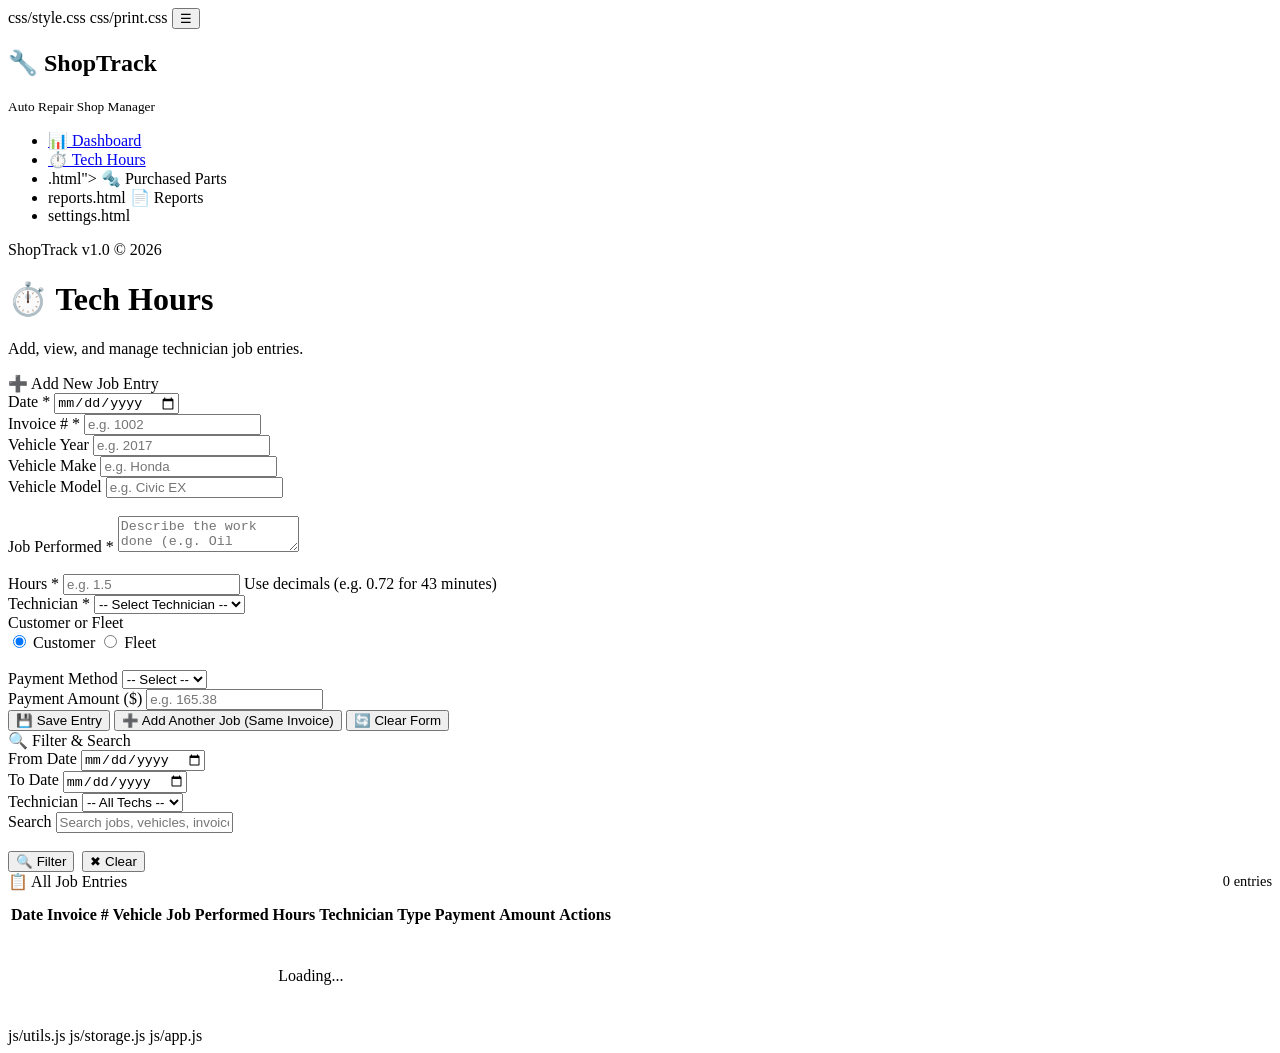
==== jobs.html @ 9904b6c0 "Initial commit - ShopTrack v1.0" ====
<!DOCTYPE html>
<html lang="en">
<head>
  <meta charset="UTF-8">
  <meta name="viewport" content="width=device-width, initial-scale=1.0">
  <title>ShopTrack — Tech Hours</title>
  css/style.css
  css/print.css
</head>
<body>

  <!-- ============================================================
       SIDEBAR NAVIGATION
       ============================================================ -->
  <button class="sidebar-toggle" onclick="toggleSidebar()">☰</button>

  <nav class="sidebar">
    <div class="sidebar-brand">
      <h2>🔧 ShopTrack</h2>
      <small>Auto Repair Shop Manager</small>
    </div>

    <ul class="sidebar-nav">
      <li><a href="index.html">
        <span class="nav-icon">📊</span> Dashboard
      </a></li>
      <li><a href="jobs.html" class="active">
        <span class="nav-icon">⏱️</span> Tech Hours
      </a></li>
      <li>.html">
        <span class="nav-icon">🔩</span> Purchased Parts
      </a></li>
      <li>reports.html
        <span class="nav-icon">📄</span> Reports
      </a></li>
      <li>settings.html</li>
    </ul>

    <div class="sidebar-footer">
      ShopTrack v1.0 &copy; 2026
    </div>
  </nav>

  <!-- ============================================================
       MAIN CONTENT — Tech Hours
       ============================================================ -->
  <main class="main">

    <!-- Page Header -->
    <div class="page-header">
      <div>
        <h1>⏱️ Tech Hours</h1>
        <p>Add, view, and manage technician job entries.</p>
      </div>
    </div>

    <!-- ========================================================
         JOB ENTRY FORM
         ======================================================== -->
    <div class="panel">
      <div class="panel-title" id="form-title">➕ Add New Job Entry</div>

      <form id="job-form">

        <!-- Row 1: Date, Invoice #, Vehicle Year/Make/Model -->
        <div class="form-grid">

          <div class="form-group">
            <label for="job-date">Date <span class="req">*</span></label>
            <input type="date" id="job-date" name="date" required>
          </div>

          <div class="form-group">
            <label for="job-invoice">Invoice # <span class="req">*</span></label>
            <input type="text" id="job-invoice" name="invoiceNum" placeholder="e.g. 1002" required>
          </div>

          <div class="form-group">
            <label for="job-vehicle-year">Vehicle Year</label>
            <input type="text" id="job-vehicle-year" name="vehicleYear" placeholder="e.g. 2017">
          </div>

          <div class="form-group">
            <label for="job-vehicle-make">Vehicle Make</label>
            <input type="text" id="job-vehicle-make" name="vehicleMake" placeholder="e.g. Honda">
          </div>

          <div class="form-group">
            <label for="job-vehicle-model">Vehicle Model</label>
            <input type="text" id="job-vehicle-model" name="vehicleModel" placeholder="e.g. Civic EX">
          </div>

        </div>

        <!-- Row 2: Job Performed (full width) -->
        <div class="form-grid" style="margin-top: 18px;">

          <div class="form-group" style="grid-column: 1 / -1;">
            <label for="job-performed">Job Performed <span class="req">*</span></label>
            <textarea id="job-performed" name="jobPerformed" placeholder="Describe the work done (e.g. Oil change, brake pads R&R, diagnostics...)" required></textarea>
          </div>

        </div>

        <!-- Row 3: Hours, Technician, Customer/Fleet -->
        <div class="form-grid" style="margin-top: 18px;">

          <div class="form-group">
            <label for="job-hours">Hours <span class="req">*</span></label>
            <input type="number" id="job-hours" name="hours" step="0.01" min="0.01" placeholder="e.g. 1.5" required>
            <span class="help-text">Use decimals (e.g. 0.72 for 43 minutes)</span>
          </div>

          <div class="form-group">
            <label for="job-tech">Technician <span class="req">*</span></label>
            <select id="job-tech" name="techName" class="tech-dropdown" required>
              <option value="">-- Select Technician --</option>
            </select>
          </div>

          <div class="form-group">
            <label>Customer or Fleet</label>
            <div class="toggle-group">
              <input type="radio" id="cust-customer" name="custType" value="Customer" checked>
              <label for="cust-customer">Customer</label>
              <input type="radio" id="cust-fleet" name="custType" value="Fleet">
              <label for="cust-fleet">Fleet</label>
            </div>
          </div>

        </div>

        <!-- Row 4: Payment Method, Payment Amount -->
        <div class="form-grid" style="margin-top: 18px;">

          <div class="form-group">
            <label for="job-payment-method">Payment Method</label>
            <select id="job-payment-method" name="paymentMethod">
              <option value="">-- Select --</option>
              <option value="Debit">Debit</option>
              <option value="Cash">Cash</option>
            </select>
          </div>

          <div class="form-group">
            <label for="job-payment-amount">Payment Amount ($)</label>
            <input type="number" id="job-payment-amount" name="paymentAmount" step="0.01" min="0" placeholder="e.g. 165.38">
          </div>

        </div>

        <!-- Form Action Buttons -->
        <div class="form-actions">
          <button type="submit" class="btn btn-primary btn-lg" id="btn-submit-job">💾 Save Entry</button>
          <button type="button" class="btn btn-info" onclick="addAnotherJob()">➕ Add Another Job (Same Invoice)</button>
          <button type="button" class="btn btn-secondary" onclick="clearJobForm()">🔄 Clear Form</button>
        </div>

      </form>
    </div>

    <!-- ========================================================
         FILTERS & SEARCH BAR
         ======================================================== -->
    <div class="panel">
      <div class="panel-title">🔍 Filter & Search</div>

      <div class="filters">

        <div class="form-group">
          <label for="filter-start">From Date</label>
          <input type="date" id="filter-start">
        </div>

        <div class="form-group">
          <label for="filter-end">To Date</label>
          <input type="date" id="filter-end">
        </div>

        <div class="form-group">
          <label for="filter-tech">Technician</label>
          <select id="filter-tech" class="tech-dropdown">
            <option value="">-- All Techs --</option>
          </select>
        </div>

        <div class="form-group" style="flex:1; min-width:200px;">
          <label for="job-search">Search</label>
          <input type="text" id="job-search" placeholder="Search jobs, vehicles, invoice #...">
        </div>

        <div class="form-group" style="flex:0;">
          <label>&nbsp;</label>
          <div style="display:flex; gap:8px;">
            <button type="button" class="btn btn-primary btn-sm" id="btn-filter-jobs">🔍 Filter</button>
            <button type="button" class="btn btn-secondary btn-sm" id="btn-clear-filter">✖ Clear</button>
          </div>
        </div>

      </div>
    </div>

    <!-- ========================================================
         JOBS DATA TABLE
         ======================================================== -->
    <div class="panel">
      <div style="display:flex; justify-content:space-between; align-items:center; margin-bottom:12px; flex-wrap:wrap; gap:10px;">
        <div class="panel-title" style="margin-bottom:0; border-bottom:none; padding-bottom:0;">📋 All Job Entries</div>
        <span style="color:var(--gray); font-size:0.9rem;" id="jobs-count">0 entries</span>
      </div>

      <div class="table-wrapper">
        <table>
          <thead>
            <tr>
              <th>Date</th>
              <th>Invoice #</th>
              <th>Vehicle</th>
              <th>Job Performed</th>
              <th style="text-align:right">Hours</th>
              <th>Technician</th>
              <th>Type</th>
              <th>Payment</th>
              <th style="text-align:right">Amount</th>
              <th style="text-align:center">Actions</th>
            </tr>
          </thead>
          <tbody id="jobs-tbody">
            <!-- Filled by jobs.js renderJobsTable() -->
            <tr>
              <td colspan="10" style="text-align:center; padding:40px; color:var(--gray);">
                Loading...
              </td>
            </tr>
          </tbody>
        </table>
      </div>
    </div>

  </main>

  <!-- ============================================================
       SCRIPTS
       ============================================================ -->
  js/utils.js
  js/storage.js
  js/app.js
  <script src="js/jobs.js"></script>

</body>
</html>
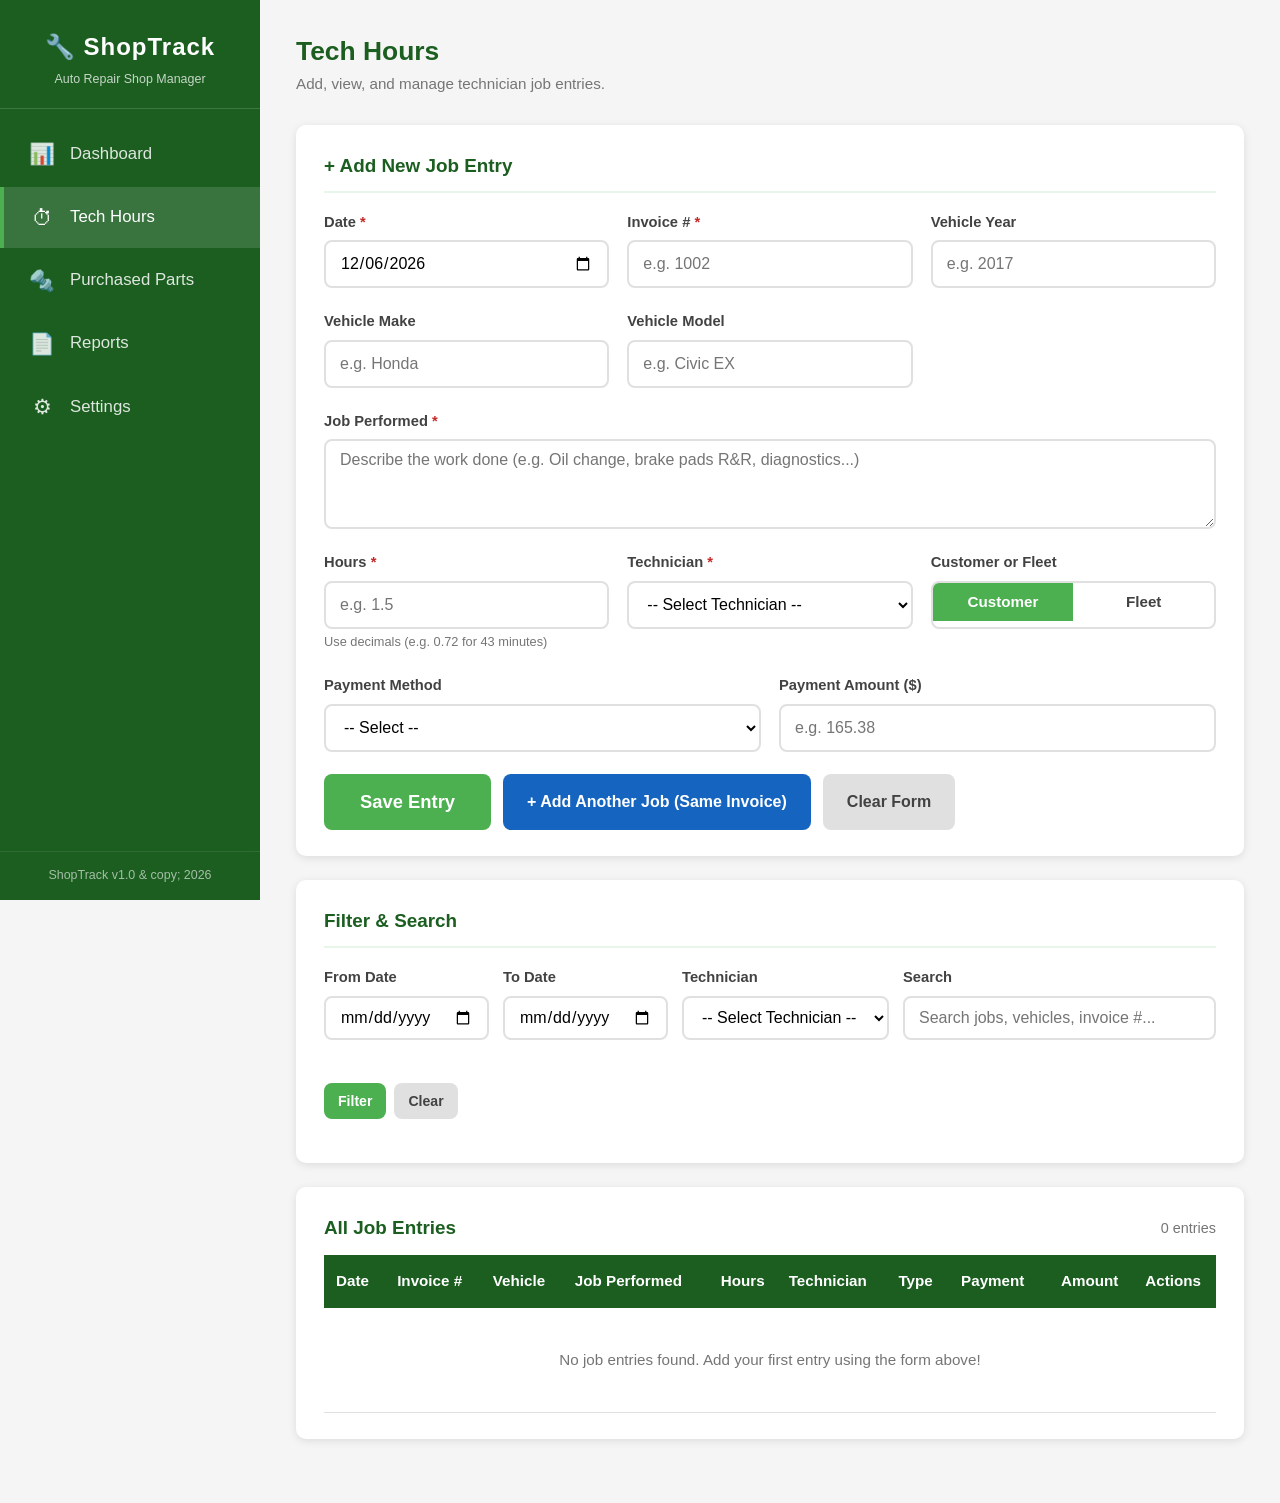
==== commit e89882d1: "Fix HTML files - proper link and script tags" ====
--- a/jobs.html
+++ b/jobs.html
@@ -3,121 +3,93 @@
 <head>
   <meta charset="UTF-8">
   <meta name="viewport" content="width=device-width, initial-scale=1.0">
-  <title>ShopTrack — Tech Hours</title>
-  css/style.css
-  css/print.css
+  <title>ShopTrack - Tech Hours</title>
+  <link rel="stylesheet" href="css/style.css">
+  <link rel="stylesheet" href="css/print.css">
 </head>
 <body>
-
-  <!-- ============================================================
-       SIDEBAR NAVIGATION
-       ============================================================ -->
-  <button class="sidebar-toggle" onclick="toggleSidebar()">☰</button>
+  <button class="sidebar-toggle" onclick="toggleSidebar()">&#9776;</button>
 
   <nav class="sidebar">
     <div class="sidebar-brand">
-      <h2>🔧 ShopTrack</h2>
+      <h2>&#128295; ShopTrack</h2>
       <small>Auto Repair Shop Manager</small>
     </div>
-
     <ul class="sidebar-nav">
       <li><a href="index.html">
-        <span class="nav-icon">📊</span> Dashboard
+        <span class="nav-icon">&#128202;</span> Dashboard
       </a></li>
       <li><a href="jobs.html" class="active">
-        <span class="nav-icon">⏱️</span> Tech Hours
+        <span class="nav-icon">&#9201;</span> Tech Hours
       </a></li>
-      <li>.html">
-        <span class="nav-icon">🔩</span> Purchased Parts
+      <li><a href="parts.html">
+        <span class="nav-icon">&#128297;</span> Purchased Parts
       </a></li>
-      <li>reports.html
-        <span class="nav-icon">📄</span> Reports
+      <li><a href="reports.html">
+        <span class="nav-icon">&#128196;</span> Reports
       </a></li>
-      <li>settings.html</li>
+      <li><a href="settings.html">
+        <span class="nav-icon">&#9881;</span> Settings
+      </a></li>
     </ul>
-
     <div class="sidebar-footer">
-      ShopTrack v1.0 &copy; 2026
+      ShopTrack v1.0 &amp; copy; 2026
     </div>
   </nav>
 
-  <!-- ============================================================
-       MAIN CONTENT — Tech Hours
-       ============================================================ -->
   <main class="main">
-
-    <!-- Page Header -->
     <div class="page-header">
       <div>
-        <h1>⏱️ Tech Hours</h1>
+        <h1>Tech Hours</h1>
         <p>Add, view, and manage technician job entries.</p>
       </div>
     </div>
 
-    <!-- ========================================================
-         JOB ENTRY FORM
-         ======================================================== -->
     <div class="panel">
-      <div class="panel-title" id="form-title">➕ Add New Job Entry</div>
-
+      <div class="panel-title" id="form-title">+ Add New Job Entry</div>
       <form id="job-form">
-
-        <!-- Row 1: Date, Invoice #, Vehicle Year/Make/Model -->
         <div class="form-grid">
-
           <div class="form-group">
             <label for="job-date">Date <span class="req">*</span></label>
             <input type="date" id="job-date" name="date" required>
           </div>
-
           <div class="form-group">
             <label for="job-invoice">Invoice # <span class="req">*</span></label>
             <input type="text" id="job-invoice" name="invoiceNum" placeholder="e.g. 1002" required>
           </div>
-
           <div class="form-group">
             <label for="job-vehicle-year">Vehicle Year</label>
             <input type="text" id="job-vehicle-year" name="vehicleYear" placeholder="e.g. 2017">
           </div>
-
           <div class="form-group">
             <label for="job-vehicle-make">Vehicle Make</label>
             <input type="text" id="job-vehicle-make" name="vehicleMake" placeholder="e.g. Honda">
           </div>
-
           <div class="form-group">
             <label for="job-vehicle-model">Vehicle Model</label>
             <input type="text" id="job-vehicle-model" name="vehicleModel" placeholder="e.g. Civic EX">
           </div>
-
         </div>
 
-        <!-- Row 2: Job Performed (full width) -->
-        <div class="form-grid" style="margin-top: 18px;">
-
-          <div class="form-group" style="grid-column: 1 / -1;">
+        <div class="form-grid" style="margin-top:18px;">
+          <div class="form-group" style="grid-column:1/-1;">
             <label for="job-performed">Job Performed <span class="req">*</span></label>
-            <textarea id="job-performed" name="jobPerformed" placeholder="Describe the work done (e.g. Oil change, brake pads R&R, diagnostics...)" required></textarea>
+            <textarea id="job-performed" name="jobPerformed" placeholder="Describe the work done (e.g. Oil change, brake pads R&amp;R, diagnostics...)" required></textarea>
           </div>
-
         </div>
 
-        <!-- Row 3: Hours, Technician, Customer/Fleet -->
-        <div class="form-grid" style="margin-top: 18px;">
-
+        <div class="form-grid" style="margin-top:18px;">
           <div class="form-group">
             <label for="job-hours">Hours <span class="req">*</span></label>
             <input type="number" id="job-hours" name="hours" step="0.01" min="0.01" placeholder="e.g. 1.5" required>
             <span class="help-text">Use decimals (e.g. 0.72 for 43 minutes)</span>
           </div>
-
           <div class="form-group">
             <label for="job-tech">Technician <span class="req">*</span></label>
             <select id="job-tech" name="techName" class="tech-dropdown" required>
               <option value="">-- Select Technician --</option>
             </select>
           </div>
-
           <div class="form-group">
             <label>Customer or Fleet</label>
             <div class="toggle-group">
@@ -127,12 +99,9 @@
               <label for="cust-fleet">Fleet</label>
             </div>
           </div>
-
         </div>
 
-        <!-- Row 4: Payment Method, Payment Amount -->
-        <div class="form-grid" style="margin-top: 18px;">
-
+        <div class="form-grid" style="margin-top:18px;">
           <div class="form-group">
             <label for="job-payment-method">Payment Method</label>
             <select id="job-payment-method" name="paymentMethod">
@@ -141,110 +110,76 @@
               <option value="Cash">Cash</option>
             </select>
           </div>
-
           <div class="form-group">
             <label for="job-payment-amount">Payment Amount ($)</label>
             <input type="number" id="job-payment-amount" name="paymentAmount" step="0.01" min="0" placeholder="e.g. 165.38">
           </div>
-
         </div>
 
-        <!-- Form Action Buttons -->
         <div class="form-actions">
-          <button type="submit" class="btn btn-primary btn-lg" id="btn-submit-job">💾 Save Entry</button>
-          <button type="button" class="btn btn-info" onclick="addAnotherJob()">➕ Add Another Job (Same Invoice)</button>
-          <button type="button" class="btn btn-secondary" onclick="clearJobForm()">🔄 Clear Form</button>
+          <button type="submit" class="btn btn-primary btn-lg" id="btn-submit-job">Save Entry</button>
+          <button type="button" class="btn btn-info" onclick="addAnotherJob()">+ Add Another Job (Same Invoice)</button>
+          <button type="button" class="btn btn-secondary" onclick="clearJobForm()">Clear Form</button>
         </div>
-
       </form>
     </div>
 
-    <!-- ========================================================
-         FILTERS & SEARCH BAR
-         ======================================================== -->
     <div class="panel">
-      <div class="panel-title">🔍 Filter & Search</div>
-
+      <div class="panel-title">Filter &amp; Search</div>
       <div class="filters">
-
         <div class="form-group">
           <label for="filter-start">From Date</label>
           <input type="date" id="filter-start">
         </div>
-
         <div class="form-group">
           <label for="filter-end">To Date</label>
           <input type="date" id="filter-end">
         </div>
-
         <div class="form-group">
           <label for="filter-tech">Technician</label>
           <select id="filter-tech" class="tech-dropdown">
             <option value="">-- All Techs --</option>
           </select>
         </div>
-
-        <div class="form-group" style="flex:1; min-width:200px;">
+        <div class="form-group" style="flex:1;min-width:200px;">
           <label for="job-search">Search</label>
           <input type="text" id="job-search" placeholder="Search jobs, vehicles, invoice #...">
         </div>
-
         <div class="form-group" style="flex:0;">
           <label>&nbsp;</label>
-          <div style="display:flex; gap:8px;">
-            <button type="button" class="btn btn-primary btn-sm" id="btn-filter-jobs">🔍 Filter</button>
-            <button type="button" class="btn btn-secondary btn-sm" id="btn-clear-filter">✖ Clear</button>
+          <div style="display:flex;gap:8px;">
+            <button type="button" class="btn btn-primary btn-sm" id="btn-filter-jobs">Filter</button>
+            <button type="button" class="btn btn-secondary btn-sm" id="btn-clear-filter">Clear</button>
           </div>
         </div>
-
       </div>
     </div>
 
-    <!-- ========================================================
-         JOBS DATA TABLE
-         ======================================================== -->
     <div class="panel">
-      <div style="display:flex; justify-content:space-between; align-items:center; margin-bottom:12px; flex-wrap:wrap; gap:10px;">
-        <div class="panel-title" style="margin-bottom:0; border-bottom:none; padding-bottom:0;">📋 All Job Entries</div>
-        <span style="color:var(--gray); font-size:0.9rem;" id="jobs-count">0 entries</span>
+      <div style="display:flex;justify-content:space-between;align-items:center;margin-bottom:12px;flex-wrap:wrap;gap:10px;">
+        <div class="panel-title" style="margin-bottom:0;border-bottom:none;padding-bottom:0;">All Job Entries</div>
+        <span style="color:var(--gray);font-size:0.9rem;" id="jobs-count">0 entries</span>
       </div>
-
       <div class="table-wrapper">
         <table>
           <thead>
             <tr>
-              <th>Date</th>
-              <th>Invoice #</th>
-              <th>Vehicle</th>
-              <th>Job Performed</th>
-              <th style="text-align:right">Hours</th>
-              <th>Technician</th>
-              <th>Type</th>
-              <th>Payment</th>
-              <th style="text-align:right">Amount</th>
-              <th style="text-align:center">Actions</th>
+              <th>Date</th><th>Invoice #</th><th>Vehicle</th><th>Job Performed</th>
+              <th style="text-align:right">Hours</th><th>Technician</th><th>Type</th>
+              <th>Payment</th><th style="text-align:right">Amount</th><th style="text-align:center">Actions</th>
             </tr>
           </thead>
           <tbody id="jobs-tbody">
-            <!-- Filled by jobs.js renderJobsTable() -->
-            <tr>
-              <td colspan="10" style="text-align:center; padding:40px; color:var(--gray);">
-                Loading...
-              </td>
-            </tr>
+            <tr><td colspan="10" style="text-align:center;padding:40px;color:var(--gray);">Loading...</td></tr>
           </tbody>
         </table>
       </div>
     </div>
-
   </main>
 
-  <!-- ============================================================
-       SCRIPTS
-       ============================================================ -->
-  js/utils.js
-  js/storage.js
-  js/app.js
+  <script src="js/utils.js"></script>
+  <script src="js/storage.js"></script>
+  <script src="js/app.js"></script>
   <script src="js/jobs.js"></script>
 
 </body>
--- a/css/style.css
+++ b/css/style.css
@@ -0,0 +1,335 @@
+/* ============================================================
+   ShopTrack - Auto Repair Shop Management System
+   Color Scheme: Green Theme (#1B5E20)
+   Designed for elderly-friendly use (large fonts, high contrast)
+   ============================================================ */
+
+:root {
+  --primary: #1B5E20;
+  --primary-medium: #2E7D32;
+  --primary-bright: #4CAF50;
+  --primary-light: #E8F5E9;
+  --white: #FFFFFF;
+  --black: #212121;
+  --gray-dark: #424242;
+  --gray: #757575;
+  --gray-light: #E0E0E0;
+  --gray-bg: #F5F5F5;
+  --danger: #C62828;
+  --danger-light: #FFCDD2;
+  --warning: #E65100;
+  --warning-light: #FFF3E0;
+  --info: #1565C0;
+  --info-light: #E3F2FD;
+  --sidebar-w: 260px;
+  --radius: 10px;
+  --shadow: 0 2px 8px rgba(0,0,0,0.10);
+  --shadow-lg: 0 4px 16px rgba(0,0,0,0.13);
+  --transition: all 0.3s ease;
+}
+
+*, *::before, *::after { box-sizing: border-box; margin: 0; padding: 0; }
+html { font-size: 16px; scroll-behavior: smooth; }
+
+body {
+  font-family: 'Segoe UI', Arial, Helvetica, sans-serif;
+  background: var(--gray-bg);
+  color: var(--black);
+  line-height: 1.6;
+  min-height: 100vh;
+}
+
+/* ---- SIDEBAR ---- */
+.sidebar {
+  position: fixed; top: 0; left: 0;
+  width: var(--sidebar-w); height: 100vh;
+  background: var(--primary);
+  color: var(--white);
+  display: flex; flex-direction: column;
+  z-index: 1000;
+  transition: var(--transition);
+  overflow-y: auto;
+}
+
+.sidebar-brand {
+  padding: 28px 20px 18px;
+  text-align: center;
+  border-bottom: 1px solid rgba(255,255,255,0.15);
+}
+.sidebar-brand h2 { font-size: 1.5rem; letter-spacing: 1px; }
+.sidebar-brand small { font-size: 0.78rem; opacity: 0.75; display: block; margin-top: 4px; }
+
+.sidebar-nav { list-style: none; padding: 12px 0; flex: 1; }
+.sidebar-nav li { margin: 2px 0; }
+.sidebar-nav a {
+  display: flex; align-items: center; gap: 14px;
+  padding: 14px 24px;
+  color: rgba(255,255,255,0.85);
+  text-decoration: none;
+  font-size: 1.05rem;
+  border-left: 4px solid transparent;
+  transition: var(--transition);
+}
+.sidebar-nav a:hover,
+.sidebar-nav a.active {
+  background: rgba(255,255,255,0.13);
+  color: var(--white);
+  border-left-color: var(--primary-bright);
+}
+.sidebar-nav a .nav-icon { font-size: 1.3rem; width: 28px; text-align: center; }
+
+.sidebar-footer {
+  padding: 14px 20px;
+  border-top: 1px solid rgba(255,255,255,0.15);
+  font-size: 0.78rem;
+  opacity: 0.6;
+  text-align: center;
+}
+
+.sidebar-toggle {
+  display: none;
+  position: fixed; top: 12px; left: 12px;
+  z-index: 1100;
+  background: var(--primary); color: var(--white);
+  border: none; border-radius: 8px;
+  width: 48px; height: 48px; font-size: 1.5rem;
+  cursor: pointer;
+}
+
+/* ---- MAIN CONTENT ---- */
+.main { margin-left: var(--sidebar-w); padding: 30px 36px 40px; min-height: 100vh; }
+
+.page-header {
+  display: flex; justify-content: space-between; align-items: center;
+  margin-bottom: 28px; flex-wrap: wrap; gap: 12px;
+}
+.page-header h1 { font-size: 1.65rem; color: var(--primary); }
+.page-header p { color: var(--gray); font-size: 0.95rem; }
+
+/* ---- CARDS ---- */
+.cards { display: grid; grid-template-columns: repeat(auto-fit, minmax(220px, 1fr)); gap: 20px; margin-bottom: 28px; }
+
+.card {
+  background: var(--white); border-radius: var(--radius);
+  padding: 22px 24px; box-shadow: var(--shadow);
+  border-left: 5px solid var(--primary-bright);
+  transition: var(--transition);
+}
+.card:hover { box-shadow: var(--shadow-lg); transform: translateY(-2px); }
+.card-label { font-size: 0.88rem; color: var(--gray); text-transform: uppercase; letter-spacing: 0.5px; margin-bottom: 6px; }
+.card-value { font-size: 2rem; font-weight: 700; color: var(--primary); }
+.card-sub { font-size: 0.82rem; color: var(--gray); margin-top: 4px; }
+.card.warning { border-left-color: var(--warning); }
+.card.info { border-left-color: var(--info); }
+.card.danger { border-left-color: var(--danger); }
+
+/* ---- PANEL / SECTION ---- */
+.panel {
+  background: var(--white); border-radius: var(--radius);
+  padding: 26px 28px; box-shadow: var(--shadow);
+  margin-bottom: 24px;
+}
+.panel-title {
+  font-size: 1.18rem; font-weight: 700; color: var(--primary);
+  margin-bottom: 18px; padding-bottom: 10px;
+  border-bottom: 2px solid var(--primary-light);
+}
+
+/* ---- FORMS ---- */
+.form-grid { display: grid; grid-template-columns: repeat(auto-fit, minmax(260px, 1fr)); gap: 18px; }
+
+.form-group { display: flex; flex-direction: column; margin-bottom: 4px; }
+.form-group label { font-weight: 600; font-size: 0.92rem; margin-bottom: 6px; color: var(--gray-dark); }
+.form-group label .req { color: var(--danger); }
+
+.form-group input, .form-group select, .form-group textarea {
+  height: 48px; padding: 10px 14px; border: 2px solid var(--gray-light);
+  border-radius: 8px; font-size: 1rem; font-family: inherit;
+  transition: var(--transition); background: var(--white);
+}
+.form-group textarea { height: 90px; resize: vertical; }
+.form-group input:focus, .form-group select:focus, .form-group textarea:focus {
+  border-color: var(--primary-bright); outline: none;
+  box-shadow: 0 0 0 3px rgba(76,175,80,0.18);
+}
+.form-group input.error, .form-group select.error { border-color: var(--danger); }
+.form-group .help-text { font-size: 0.8rem; color: var(--gray); margin-top: 3px; }
+.form-row { display: flex; gap: 18px; flex-wrap: wrap; }
+.form-row .form-group { flex: 1; min-width: 200px; }
+.form-actions { display: flex; gap: 12px; margin-top: 18px; flex-wrap: wrap; }
+
+.toggle-group { display: flex; gap: 0; border-radius: 8px; overflow: hidden; border: 2px solid var(--gray-light); height: 48px; }
+.toggle-group label {
+  display: flex; align-items: center; justify-content: center;
+  padding: 0 24px; cursor: pointer; font-size: 0.95rem;
+  background: var(--white); transition: var(--transition); flex: 1; font-weight: 600;
+}
+.toggle-group input { display: none; }
+.toggle-group input:checked + label {
+  background: var(--primary-bright); color: var(--white);
+}
+
+/* ---- BUTTONS ---- */
+.btn {
+  display: inline-flex; align-items: center; justify-content: center; gap: 8px;
+  min-height: 48px; padding: 10px 24px; border: none; border-radius: 8px;
+  font-size: 1rem; font-weight: 600; cursor: pointer;
+  transition: var(--transition); font-family: inherit; text-decoration: none;
+}
+.btn:hover { transform: translateY(-1px); box-shadow: var(--shadow); }
+.btn:active { transform: translateY(0); }
+
+.btn-primary { background: var(--primary-bright); color: var(--white); }
+.btn-primary:hover { background: var(--primary-medium); }
+.btn-secondary { background: var(--gray-light); color: var(--gray-dark); }
+.btn-secondary:hover { background: #BDBDBD; }
+.btn-danger { background: var(--danger); color: var(--white); }
+.btn-danger:hover { background: #B71C1C; }
+.btn-warning { background: var(--warning); color: var(--white); }
+.btn-warning:hover { background: #BF360C; }
+.btn-info { background: var(--info); color: var(--white); }
+.btn-info:hover { background: #0D47A1; }
+.btn-outline { background: transparent; border: 2px solid var(--primary-bright); color: var(--primary); }
+.btn-outline:hover { background: var(--primary-light); }
+.btn-sm { min-height: 36px; padding: 6px 14px; font-size: 0.88rem; }
+.btn-lg { min-height: 56px; padding: 14px 36px; font-size: 1.15rem; }
+.btn-block { width: 100%; }
+.btn-print { background: var(--primary); color: var(--white); min-height: 60px; font-size: 1.2rem; padding: 14px 40px; }
+.btn-print:hover { background: #0a3d0a; }
+
+/* ---- TABLES ---- */
+.table-wrapper { overflow-x: auto; margin-top: 12px; }
+
+table { width: 100%; border-collapse: collapse; font-size: 0.95rem; }
+thead th {
+  background: var(--primary); color: var(--white);
+  padding: 14px 12px; text-align: left; font-weight: 600;
+  position: sticky; top: 0; z-index: 2; white-space: nowrap;
+}
+tbody td { padding: 12px; border-bottom: 1px solid var(--gray-light); vertical-align: middle; }
+tbody tr:nth-child(even) { background: var(--primary-light); }
+tbody tr:hover { background: #C8E6C9; }
+tbody tr td:last-child { white-space: nowrap; }
+.table-actions { display: flex; gap: 6px; }
+
+.badge {
+  display: inline-block; padding: 3px 10px; border-radius: 20px;
+  font-size: 0.78rem; font-weight: 600;
+}
+.badge-customer { background: var(--info-light); color: var(--info); }
+.badge-fleet { background: var(--warning-light); color: var(--warning); }
+.badge-active { background: var(--primary-light); color: var(--primary); }
+.badge-inactive { background: var(--danger-light); color: var(--danger); }
+.badge-returned { background: var(--danger-light); color: var(--danger); }
+
+/* ---- FILTERS ---- */
+.filters { display: flex; gap: 14px; flex-wrap: wrap; align-items: flex-end; margin-bottom: 18px; }
+.filters .form-group { margin-bottom: 0; min-width: 160px; }
+.filters input, .filters select { height: 44px; }
+
+/* ---- REPORT CARDS ---- */
+.report-cards { display: grid; grid-template-columns: repeat(auto-fit, minmax(240px, 1fr)); gap: 16px; margin-bottom: 24px; }
+.report-card {
+  background: var(--white); border: 2px solid var(--gray-light);
+  border-radius: var(--radius); padding: 20px;
+  cursor: pointer; transition: var(--transition); text-align: center;
+}
+.report-card:hover, .report-card.selected {
+  border-color: var(--primary-bright); background: var(--primary-light);
+  box-shadow: var(--shadow);
+}
+.report-card .rc-icon { font-size: 2.2rem; margin-bottom: 8px; }
+.report-card .rc-title { font-weight: 700; font-size: 1rem; color: var(--primary); }
+.report-card .rc-desc { font-size: 0.82rem; color: var(--gray); margin-top: 4px; }
+
+.report-output {
+  background: var(--white); border: 2px solid var(--gray-light);
+  border-radius: var(--radius); padding: 28px; min-height: 200px;
+}
+.report-output h2 { text-align: center; color: var(--primary); margin-bottom: 6px; font-size: 1.3rem; }
+.report-output .report-subtitle { text-align: center; color: var(--gray); margin-bottom: 20px; font-size: 0.95rem; }
+.report-output .report-total { font-weight: 700; font-size: 1.1rem; background: var(--primary-light); padding: 14px 12px; border-top: 3px solid var(--primary); text-align: right; margin-top: 12px; border-radius: 0 0 8px 8px; }
+.report-output .shop-header { text-align: center; margin-bottom: 16px; }
+.report-output .shop-header h3 { font-size: 1.1rem; color: var(--black); }
+.report-output .shop-header p { font-size: 0.85rem; color: var(--gray); }
+
+/* ---- MODAL ---- */
+.modal-overlay {
+  display: none; position: fixed; inset: 0;
+  background: rgba(0,0,0,0.5); z-index: 2000;
+  justify-content: center; align-items: center;
+}
+.modal-overlay.show { display: flex; }
+.modal {
+  background: var(--white); border-radius: var(--radius);
+  width: 90%; max-width: 500px; max-height: 90vh; overflow-y: auto;
+  box-shadow: var(--shadow-lg);
+}
+.modal-header {
+  display: flex; justify-content: space-between; align-items: center;
+  padding: 18px 24px; border-bottom: 1px solid var(--gray-light);
+}
+.modal-header h3 { font-size: 1.15rem; color: var(--primary); }
+.modal-close { background: none; border: none; font-size: 1.5rem; cursor: pointer; color: var(--gray); }
+.modal-body { padding: 24px; }
+.modal-footer { display: flex; gap: 10px; justify-content: flex-end; padding: 16px 24px; border-top: 1px solid var(--gray-light); }
+
+/* ---- TOAST ---- */
+.toast-container { position: fixed; top: 20px; right: 20px; z-index: 3000; display: flex; flex-direction: column; gap: 10px; }
+.toast {
+  padding: 16px 24px; border-radius: 8px; color: var(--white);
+  font-size: 0.95rem; font-weight: 500; min-width: 280px;
+  box-shadow: var(--shadow-lg); animation: slideIn 0.3s ease;
+  display: flex; align-items: center; gap: 10px;
+}
+.toast-success { background: var(--primary-medium); }
+.toast-error { background: var(--danger); }
+.toast-warning { background: var(--warning); }
+.toast-info { background: var(--info); }
+
+@keyframes slideIn { from { transform: translateX(100%); opacity: 0; } to { transform: translateX(0); opacity: 1; } }
+
+/* ---- BACKUP NOTICE ---- */
+.backup-notice {
+  background: var(--warning-light); border: 2px solid var(--warning);
+  border-radius: var(--radius); padding: 16px 20px;
+  display: flex; align-items: center; gap: 12px;
+  margin-bottom: 24px; font-size: 0.95rem;
+}
+.backup-notice .bn-icon { font-size: 1.5rem; }
+
+/* ---- QUICK ACTIONS ---- */
+.quick-actions { display: flex; gap: 14px; flex-wrap: wrap; margin-bottom: 28px; }
+
+/* ---- EMPTY STATE ---- */
+.empty-state { text-align: center; padding: 50px 20px; color: var(--gray); }
+.empty-state .es-icon { font-size: 3rem; margin-bottom: 10px; }
+.empty-state p { font-size: 1.05rem; }
+
+/* ---- SETTINGS ---- */
+.settings-grid { display: grid; grid-template-columns: 1fr 1fr; gap: 24px; }
+.settings-section { background: var(--white); border-radius: var(--radius); padding: 24px; box-shadow: var(--shadow); }
+.settings-section h3 { font-size: 1.1rem; color: var(--primary); margin-bottom: 14px; padding-bottom: 10px; border-bottom: 2px solid var(--primary-light); }
+.settings-section.danger { border-left: 4px solid var(--danger); }
+.settings-section.danger h3 { color: var(--danger); }
+.add-inline { display: flex; gap: 10px; margin-bottom: 16px; }
+.add-inline input { flex: 1; height: 44px; padding: 0 14px; border: 2px solid var(--gray-light); border-radius: 8px; font-size: 1rem; }
+.list-item { display: flex; justify-content: space-between; align-items: center; padding: 10px 0; border-bottom: 1px solid #eee; }
+.list-item:last-child { border-bottom: none; }
+
+/* ---- RESPONSIVE ---- */
+@media (max-width: 900px) {
+  .sidebar { transform: translateX(-100%); }
+  .sidebar.open { transform: translateX(0); }
+  .sidebar-toggle { display: block; }
+  .main { margin-left: 0; padding: 20px 16px 30px; padding-top: 70px; }
+  .cards { grid-template-columns: repeat(auto-fit, minmax(160px, 1fr)); }
+  .form-grid { grid-template-columns: 1fr; }
+  .filters { flex-direction: column; }
+  .settings-grid { grid-template-columns: 1fr; }
+}
+
+@media (max-width: 600px) {
+  .cards { grid-template-columns: 1fr; }
+  .report-cards { grid-template-columns: 1fr; }
+}
--- a/css/print.css
+++ b/css/print.css
@@ -0,0 +1,53 @@
+/* ============================================================
+   ShopTrack - Print Styles
+   Hides UI elements, shows only report content
+   ============================================================ */
+
+@media print {
+  body { background: white; color: black; font-size: 11pt; }
+
+  .sidebar, .sidebar-toggle, .toast-container, .modal-overlay,
+  .filters, .form-actions, .btn, .quick-actions, .backup-notice,
+  .table-actions, .panel:not(.report-output), .page-header .btn,
+  .cards, .report-cards, .no-print, form, button { display: none !important; }
+
+  .main { margin-left: 0 !important; padding: 0 !important; }
+
+  .report-output {
+    border: none !important; box-shadow: none !important;
+    padding: 0 !important;
+  }
+
+  .report-output h2 { font-size: 16pt; margin-bottom: 4pt; color: black; }
+  .report-output .report-subtitle { font-size: 10pt; margin-bottom: 14pt; color: #333; }
+  .report-output .shop-header h3 { color: black; }
+
+  table { font-size: 9pt; page-break-inside: auto; }
+  thead th {
+    background: #333 !important; color: white !important;
+    -webkit-print-color-adjust: exact; print-color-adjust: exact;
+  }
+  tbody tr { page-break-inside: avoid; }
+  tbody tr:nth-child(even) {
+    background: #f0f0f0 !important;
+    -webkit-print-color-adjust: exact; print-color-adjust: exact;
+  }
+  tbody tr:hover { background: inherit !important; }
+
+  .report-total {
+    background: #ddd !important;
+    -webkit-print-color-adjust: exact; print-color-adjust: exact;
+    border-top: 2px solid black;
+  }
+
+  .print-header {
+    display: block !important; text-align: center;
+    border-bottom: 2px solid #333; padding-bottom: 10px; margin-bottom: 16px;
+  }
+  .print-header h1 { font-size: 14pt; }
+  .print-header p { font-size: 9pt; color: #555; }
+
+  @page { margin: 0.6in; }
+}
+
+.print-header { display: none; }
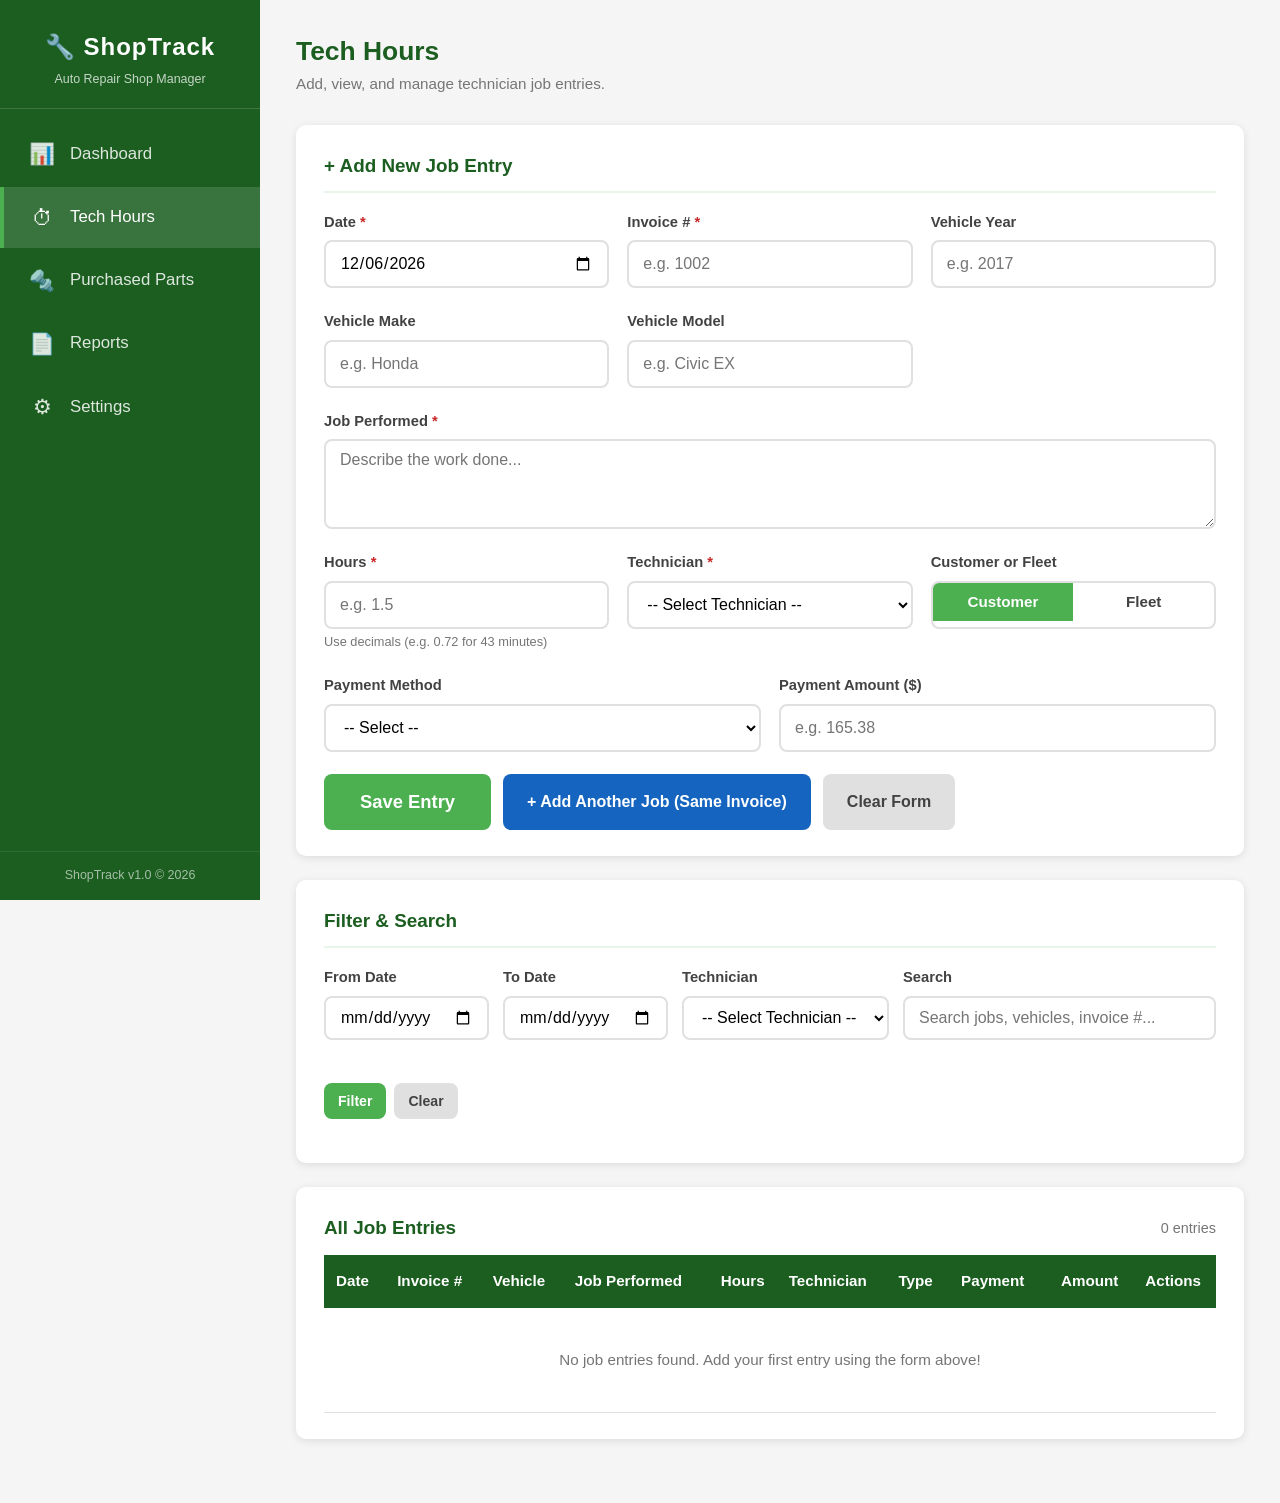
==== commit 24115d3c: "Fix all broken HTML tags" ====
--- a/jobs.html
+++ b/jobs.html
@@ -33,7 +33,7 @@
       </a></li>
     </ul>
     <div class="sidebar-footer">
-      ShopTrack v1.0 &amp; copy; 2026
+      ShopTrack v1.0 &copy; 2026
     </div>
   </nav>
 
@@ -74,7 +74,7 @@
         <div class="form-grid" style="margin-top:18px;">
           <div class="form-group" style="grid-column:1/-1;">
             <label for="job-performed">Job Performed <span class="req">*</span></label>
-            <textarea id="job-performed" name="jobPerformed" placeholder="Describe the work done (e.g. Oil change, brake pads R&amp;R, diagnostics...)" required></textarea>
+            <textarea id="job-performed" name="jobPerformed" placeholder="Describe the work done..." required></textarea>
           </div>
         </div>
 
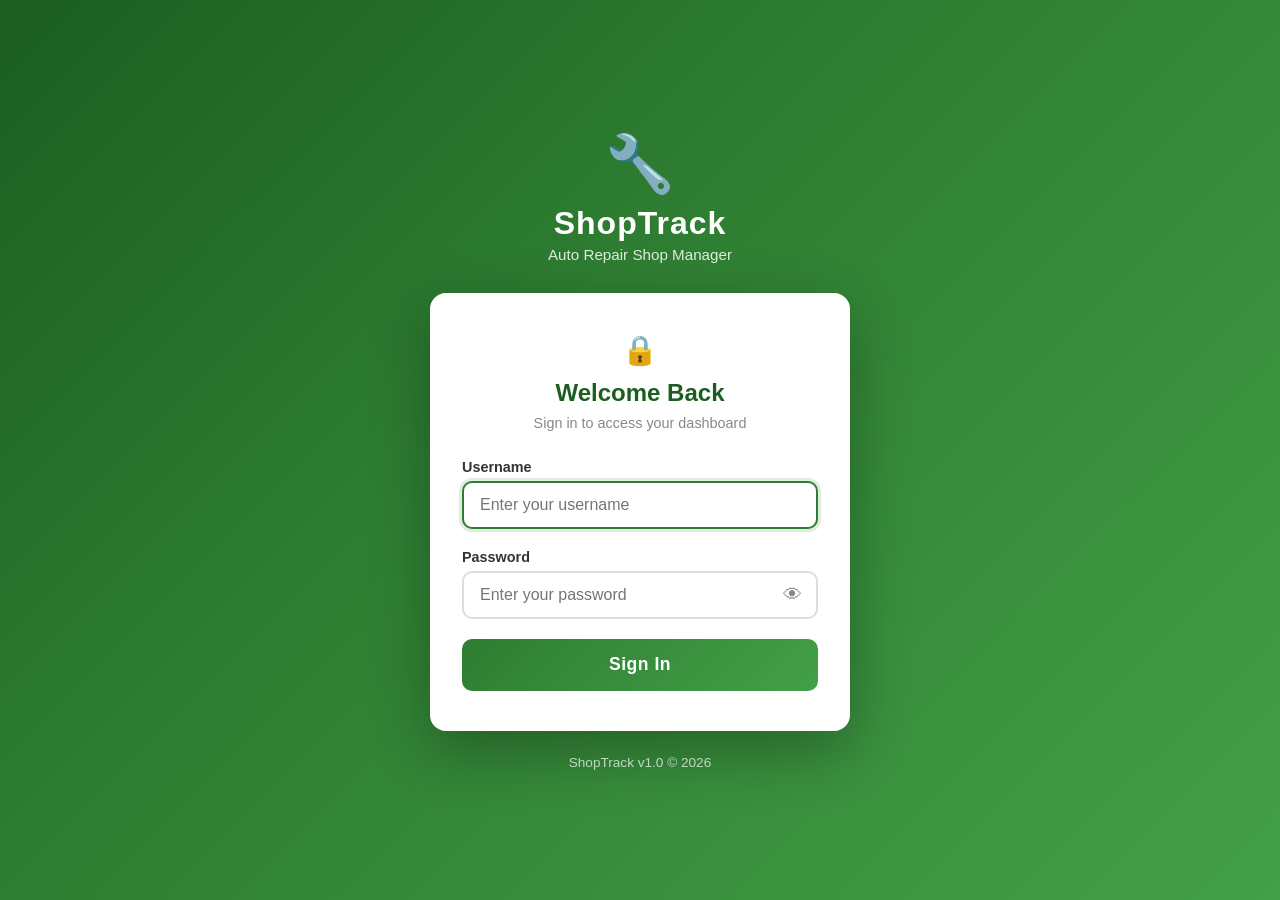
==== commit 4bd31f30: "Add login page and auth system" ====
--- a/jobs.html
+++ b/jobs.html
@@ -181,6 +181,6 @@
   <script src="js/storage.js"></script>
   <script src="js/app.js"></script>
   <script src="js/jobs.js"></script>
-
+  <script src="js/auth.js"></script>
 </body>
 </html>
